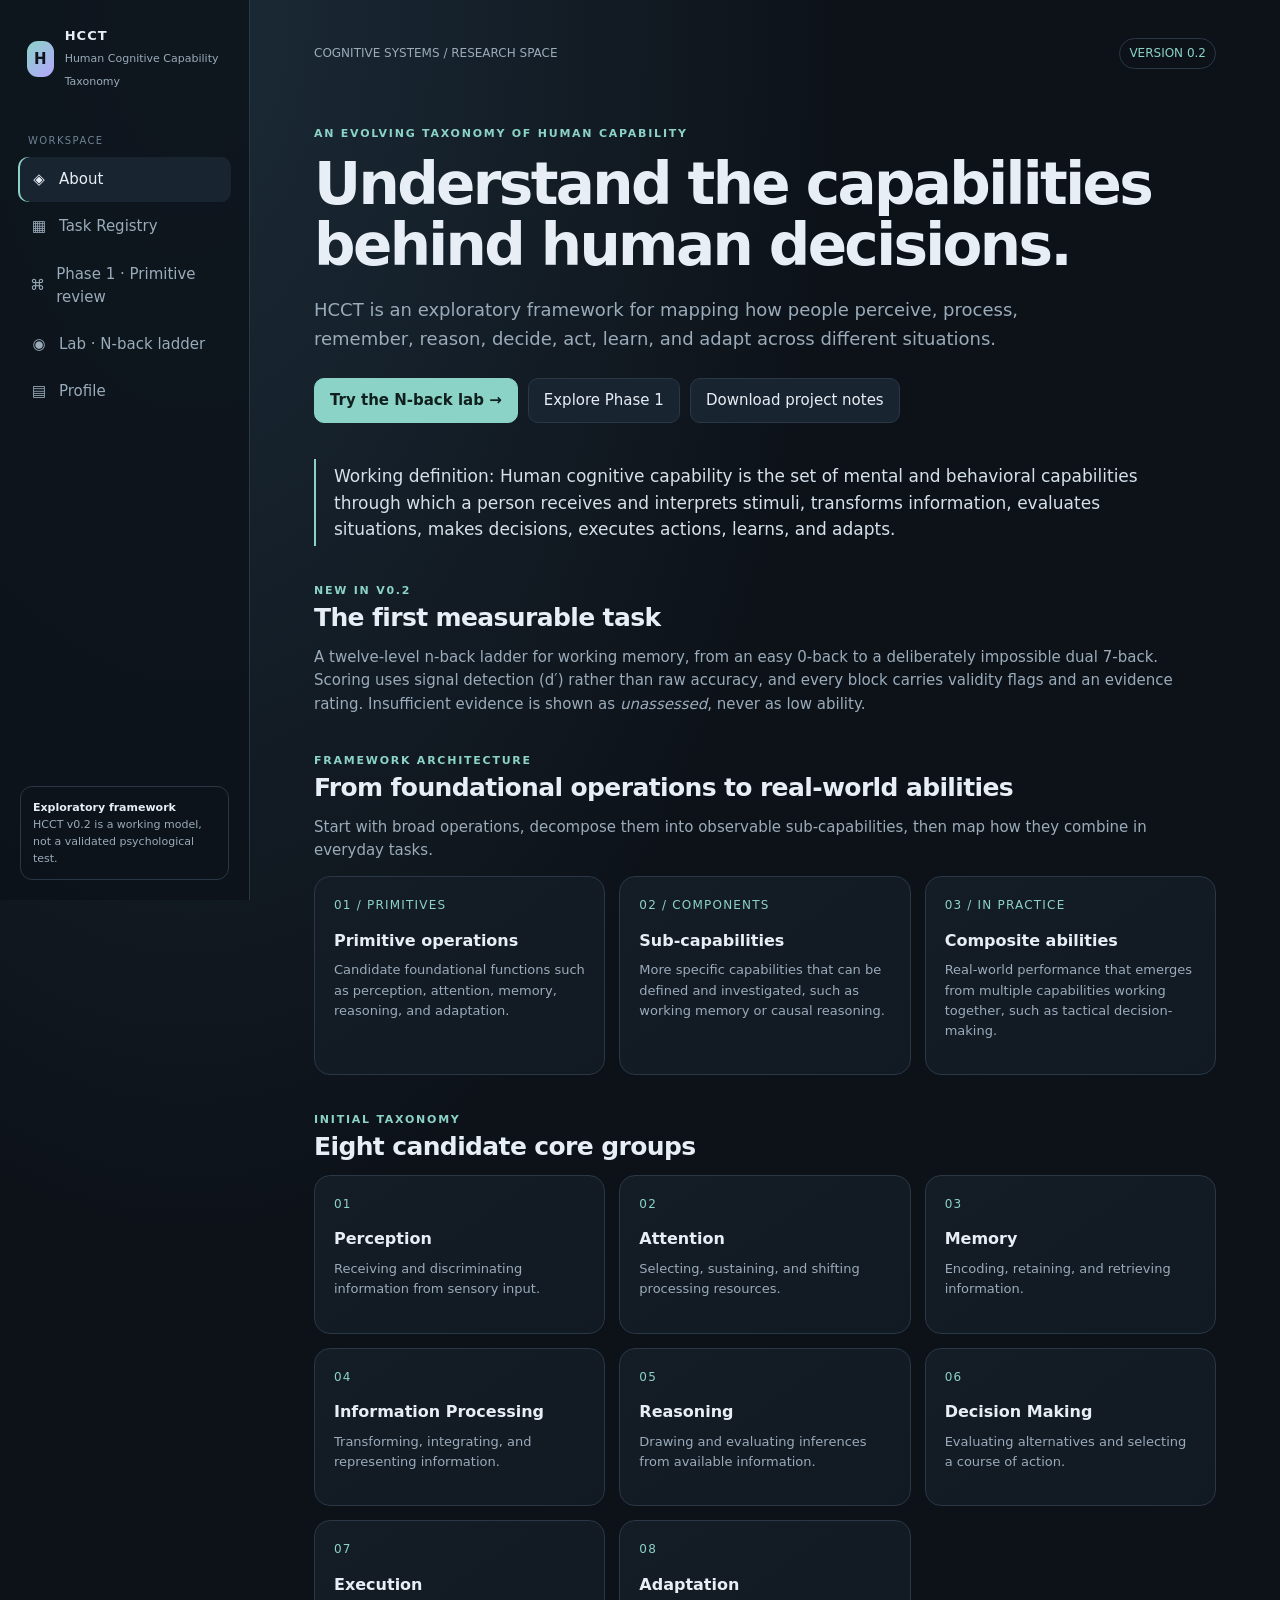
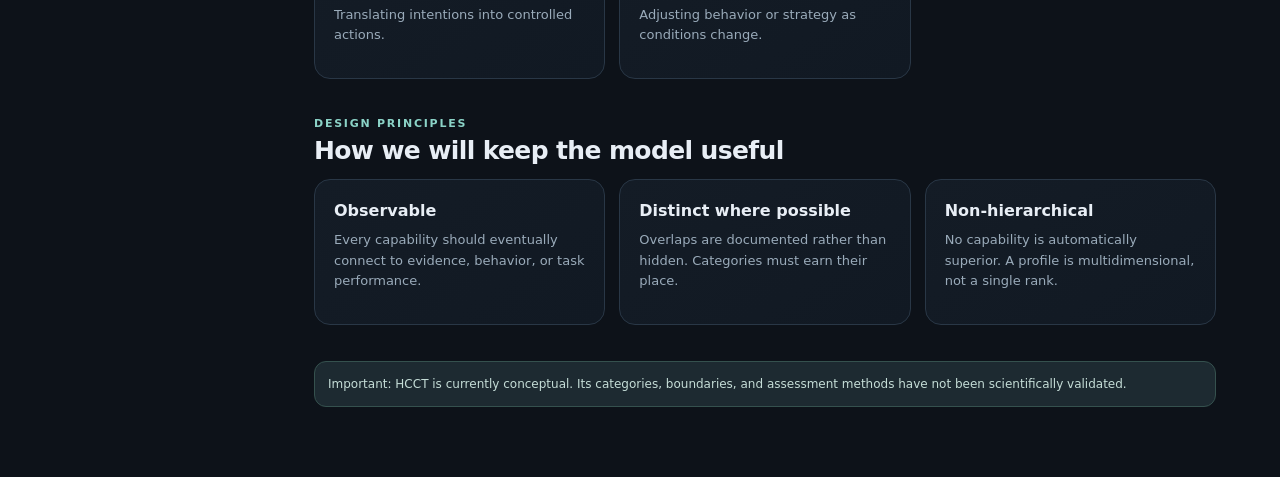
==== project/live_project/Tools/index.html @ 5fbbd59b "update reshape project structure" ====
<!doctype html>
  <html lang="en">
  <head>
  <meta charset="utf-8">
  <meta name="viewport" content="width=device-width, initial-scale=1">
  <meta name="theme-color" content="#10151d">
  <title>HCCT — Human Cognitive Capability Taxonomy</title>
  <link rel="stylesheet" href="css/styles.css">
  <script defer src="js/nback-engine.js"></script>
  <script defer src="js/task-registry.js"></script>
  <script defer src="js/profile-engine.js"></script>
  <script defer src="js/app.js"></script>
  </head>
  <body>
  <div class="shell">
  <aside>
    <div class="brand"><div class="mark">H</div><div><b>HCCT</b><small>Human Cognitive Capability Taxonomy</small></div></div>
    <nav aria-label="Workspace">
      <div class="nav-label">Workspace</div>
      <div class="nav-row">
        <button class="nav active" data-page="about"><span>◈</span> About</button>
        <button class="nav" data-page="registry"><span>▦</span> Task Registry</button>
        <button class="nav" data-page="phase1"><span>⌘</span> Phase 1 · Primitive review</button>
        <button class="nav" data-page="lab"><span>◉</span> Lab · N-back ladder</button>
        <button class="nav" data-page="profile"><span>▤</span> Profile</button>
      </div>
    </nav>
    <div class="side-note"><b style="color:var(--text)">Exploratory framework</b><br>HCCT v0.2 is a working model, not a validated psychological test.</div>
  </aside>
  <main>
    <noscript><div class="notice">JavaScript is required to use the HCCT workspace. Enable JavaScript and reload this page.</div></noscript>
    <div class="topline"><span>COGNITIVE SYSTEMS / RESEARCH SPACE</span><span class="version">VERSION 0.2</span></div>

    <section class="page active" id="about">
      <div class="hero">
        <div class="eyebrow">An evolving taxonomy of human capability</div>
        <h1>Understand the capabilities behind human decisions.</h1>
        <p class="lead">HCCT is an exploratory framework for mapping how people perceive, process, remember, reason, decide, act, learn, and adapt across different situations.</p>
        <div class="hero-actions"><button class="btn primary" data-go="lab">Try the N-back lab →</button><button class="btn" data-go="phase1">Explore Phase 1</button><button class="btn" id="downloadNotes">Download project notes</button></div>
      </div>
      <div class="definition">Working definition: Human cognitive capability is the set of mental and behavioral capabilities through which a person receives and interprets stimuli, transforms information, evaluates situations, makes decisions, executes actions, learns, and adapts.</div>
      <div class="section">
        <div class="eyebrow">New in v0.2</div><h2>The first measurable task</h2>
        <p>A twelve-level n-back ladder for working memory, from an easy 0-back to a deliberately impossible dual 7-back. Scoring uses signal detection (d′) rather than raw accuracy, and every block carries validity flags and an evidence rating. Insufficient evidence is shown as <em>unassessed</em>, never as low ability.</p>
      </div>
      <div class="section">
        <div class="eyebrow">Framework architecture</div><h2>From foundational operations to real-world abilities</h2>
        <p>Start with broad operations, decompose them into observable sub-capabilities, then map how they combine in everyday tasks.</p>
        <div class="grid">
          <article class="card"><div class="num">01 / PRIMITIVES</div><h3>Primitive operations</h3><p>Candidate foundational functions such as perception, attention, memory, reasoning, and adaptation.</p></article>
          <article class="card"><div class="num">02 / COMPONENTS</div><h3>Sub-capabilities</h3><p>More specific capabilities that can be defined and investigated, such as working memory or causal reasoning.</p></article>
          <article class="card"><div class="num">03 / IN PRACTICE</div><h3>Composite abilities</h3><p>Real-world performance that emerges from multiple capabilities working together, such as tactical decision-making.</p></article>
        </div>
      </div>
      <div class="section">
        <div class="eyebrow">Initial taxonomy</div><h2>Eight candidate core groups</h2>
        <div class="grid" id="coreCards"></div>
      </div>
      <div class="section">
        <div class="eyebrow">Design principles</div><h2>How we will keep the model useful</h2>
        <div class="grid">
          <article class="card"><h3>Observable</h3><p>Every capability should eventually connect to evidence, behavior, or task performance.</p></article>
          <article class="card"><h3>Distinct where possible</h3><p>Overlaps are documented rather than hidden. Categories must earn their place.</p></article>
          <article class="card"><h3>Non-hierarchical</h3><p>No capability is automatically superior. A profile is multidimensional, not a single rank.</p></article>
        </div>
      </div>
      <div class="section"><div class="notice">Important: HCCT is currently conceptual. Its categories, boundaries, and assessment methods have not been scientifically validated.</div></div>
    </section>

    <section class="page" id="registry">
      <div class="eyebrow">Workspace / Registered tasks</div>
      <div class="phase-head">
        <div><h1 style="font-size:42px">Task Registry</h1><p>Browse the task modules currently available in this workspace. Select a task to open its task card and difficulty ladder in the Lab.</p></div>
        <div class="progress-wrap"><span id="registryCount" class="progress-label" aria-live="polite"></span></div>
      </div>
      <div class="notice">Only tasks that are registered and ready to use appear here. New task modules can be added to the registry independently.</div>
      <div class="registry-grid" id="taskRegistryList" aria-label="Registered tasks"></div>
    </section>

    <section class="page" id="phase1">
      <div class="eyebrow">Development / Phase 01</div>
      <div class="phase-head">
        <div><h1 style="font-size:42px">Primitive review</h1><p>Review the proposed foundational operations. Decide what each group means, whether it belongs at this level, and what needs to change.</p></div>
        <div class="progress-wrap"><div class="progress-label"><span id="progressText">0 of 8 reviewed</span></div><div class="progress"><i id="progressBar"></i></div></div>
      </div>
      <div class="workspace">
        <div class="stack">
          <div class="card">
            <div class="eyebrow">Review checklist</div><h2 style="margin-bottom:5px">Candidate core groups</h2><p>Mark a group as reviewed when you have considered its scope. This does not mean it is approved.</p>
            <div class="stack" id="operationList"></div>
          </div>
          <div class="card">
            <div class="eyebrow">Design decision</div><h2>What qualifies as a primitive?</h2>
            <p>Use this space to record the rule we will apply consistently when reviewing categories.</p>
            <div class="field"><label for="primitiveRule">Working criterion</label><textarea id="primitiveRule" placeholder="Example: A primitive is a foundational operation that can be meaningfully distinguished from other operations and contributes to multiple observable capabilities."></textarea></div>
            <div class="field"><label for="reviewNotes">Review notes / disagreements</label><textarea id="reviewNotes" placeholder="Record overlaps, possible splits, missing functions, or questions..."></textarea></div>
            <div class="footer-actions"><button class="btn primary" id="saveReview">Save review notes</button><button class="btn" id="exportReview">Export review</button></div>
            <div id="saveStatus" class="empty" aria-live="polite">Changes are stored in this browser only.</div>
          </div>
        </div>
        <div class="stack">
          <div class="card">
            <div class="eyebrow">Open foundational question</div><h3>Mechanism or observable ability?</h3>
            <p>Should primitives represent underlying cognitive mechanisms, or the most basic capabilities we can observe in behavior?</p>
            <div class="field"><label for="foundationChoice">Current position</label><select id="foundationChoice"><option value="">Not decided</option><option>Underlying cognitive mechanisms</option><option>Observable human capabilities</option><option>Hybrid model</option></select></div>
            <div class="notice">Recommended discussion point: define the primitive boundary before expanding the taxonomy. The Lab page uses a hybrid model: mechanisms organise the taxonomy, observable tasks provide the evidence.</div>
          </div>
          <div class="card">
            <div class="eyebrow">Additional functions to classify</div><h3>Where do these belong?</h3><p>They may be primitives, cross-cutting functions, or composite processes.</p>
            <div class="list" id="additionalList"></div>
          </div>
          <div class="card">
            <div class="eyebrow">Phase 1 deliverables</div><h3>Exit criteria</h3>
            <div class="stack" id="deliverables">
              <label class="operation"><input type="checkbox" data-deliverable="criteria"><span><strong>Primitive inclusion criteria</strong><small>A clear rule for what counts as foundational.</small></span></label>
              <label class="operation"><input type="checkbox" data-deliverable="groups"><span><strong>Reviewed core groups</strong><small>Each group has a decision and rationale.</small></span></label>
              <label class="operation"><input type="checkbox" data-deliverable="additional"><span><strong>Additional functions classified</strong><small>Learning, prediction, simulation, inhibition, metacognition, association.</small></span></label>
              <label class="operation"><input type="checkbox" data-deliverable="gaps"><span><strong>Missing primitives identified</strong><small>Known gaps and unresolved overlaps are documented.</small></span></label>
            </div>
          </div>
        </div>
      </div>
    </section>

    <section class="page" id="lab">
      <div class="eyebrow">Lab / Task 01 · Working memory</div>
      <div class="phase-head">
        <div><h1 style="font-size:42px">N-back ladder</h1><p>One task, twelve levels, from the easiest measurable setting to one that is designed to be beyond typical human performance. Pick a level, practise with feedback, then run a recorded block.</p></div>
        <div class="progress-wrap"><div class="progress-label"><span id="labProgText">0 of 12 mastered</span></div><div class="progress"><i id="labProgBar"></i></div></div>
      </div>
      <div class="field"><label for="taskSelector">Task</label><select id="taskSelector"></select></div>
      <div id="taskCard"></div>
      <div class="lab-grid">
        <div class="stack">
          <div class="card" id="labCard"></div>
          <div class="notice"><b>Read before interpreting a score</b>
            <ul>
              <li>One task cannot separate working memory from attention or speed. The construct map is a hypothesis, not a result.</li>
              <li>Scores rise with repetition because you learn the task. Compare yourself with your own first block, not with other people.</li>
              <li>A block with a few targets is noisy. Treat a single block as a hint; three blocks per level is a better basis.</li>
              <li>This is not a diagnostic or clinical tool.</li>
            </ul>
          </div>
        </div>
        <div class="stack">
          <div class="card"><div class="eyebrow">Difficulty ladder</div><h3>Easiest measurable → impossible</h3><p>Levels are not locked. The ▶ marker suggests the first level you have not yet mastered.</p><div class="ladder" id="ladder"></div></div>
          <div class="card"><div class="eyebrow">Construct map · hypothesis</div><h3>What this task may measure</h3><p>Weights are informed guesses to be tested in Phase 5, not estimates.</p><div class="links" id="linkList"></div></div>
        </div>
      </div>
    </section>

    <section class="page" id="profile">
      <div class="eyebrow">Profile / Task evidence</div>
      <div class="phase-head">
        <div><h1 style="font-size:42px">Your task profiles</h1><p>Evidence and uncertainty are shown separately for each task. Unassessed levels are unknown, not low scores.</p></div>
      </div>
      <div id="profileBody"></div>
    </section>
  </main>
  </div>
  </body>
  </html>
---- project/live_project/Tools/css/styles.css ----
:root{--bg:#0d1219;--panel:#141c26;--panel2:#192431;--line:#293746;--text:#e8eef5;--muted:#9aabba;--accent:#8bd3c7;--accent2:#b5a6ff;--warm:#f2c078;--danger:#ff9d9d;--radius:16px}
  *{box-sizing:border-box}body{margin:0;background:radial-gradient(ellipse at 15% 0%,#1b2b37 0,transparent 42%),var(--bg);color:var(--text);font:15px/1.55 Inter,ui-sans-serif,system-ui,-apple-system,Segoe UI,sans-serif}
  button,input,textarea,select{font:inherit}button{cursor:pointer}.shell{min-height:100vh;display:grid;grid-template-columns:250px minmax(0,1fr)}
  aside{min-width:0;border-right:1px solid var(--line);padding:26px 18px;background:#0c1219cc;position:sticky;top:0;height:100vh}
  .brand{display:flex;gap:11px;align-items:center;padding:0 9px 28px}.mark{width:36px;height:36px;border-radius:11px;background:linear-gradient(135deg,var(--accent),var(--accent2));display:grid;place-items:center;color:#10151d;font-weight:900}.brand b{display:block;letter-spacing:.08em;font-size:13px}.brand small{color:var(--muted);font-size:11px}
  .nav-label{color:#6f8293;text-transform:uppercase;font-size:10px;letter-spacing:.14em;padding:12px 10px 7px}.nav{display:flex;align-items:center;gap:11px;width:100%;border:0;background:transparent;color:var(--muted);padding:11px 12px;border-radius:10px;text-align:left;margin:2px 0}.nav:hover,.nav.active{background:var(--panel2);color:var(--text)}.nav.active{box-shadow:inset 2px 0 var(--accent)}.nav span:first-child{width:18px;text-align:center}.side-note{position:absolute;bottom:20px;left:20px;right:20px;border:1px solid var(--line);border-radius:12px;padding:12px;color:var(--muted);font-size:11px}
  main{min-width:0;max-width:1200px;width:100%;margin:auto;padding:38px 5vw 70px}.topline{display:flex;justify-content:space-between;align-items:center;color:var(--muted);font-size:12px;margin-bottom:28px}.version{border:1px solid var(--line);padding:5px 9px;border-radius:20px;color:var(--accent)}
  .page{display:none}.page.active{display:block}.eyebrow{color:var(--accent);font-size:11px;text-transform:uppercase;letter-spacing:.16em;font-weight:700}h1{font-size:clamp(34px,5vw,58px);line-height:1.06;letter-spacing:-.045em;margin:12px 0 18px;max-width:850px}h2{font-size:25px;letter-spacing:-.025em;margin:0 0 8px}h3{font-size:16px;margin:0 0 7px}p{color:var(--muted);margin:0 0 14px}.lead{font-size:18px;max-width:760px;line-height:1.65}.hero{padding:28px 0 36px}.hero-actions{display:flex;gap:10px;margin-top:24px;flex-wrap:wrap}.btn{border:1px solid var(--line);background:var(--panel2);color:var(--text);border-radius:10px;padding:10px 15px}.btn.primary{background:var(--accent);border-color:var(--accent);color:#10201f;font-weight:700}.btn:hover{filter:brightness(1.08)}.grid{display:grid;grid-template-columns:repeat(3,1fr);gap:14px}.card{background:linear-gradient(145deg,var(--panel),#111923);border:1px solid var(--line);border-radius:var(--radius);padding:19px}.card p{font-size:13px}.card .num{font-size:12px;color:var(--accent);letter-spacing:.1em;margin-bottom:14px}.section{margin-top:36px}.definition{border-left:2px solid var(--accent);padding:4px 0 4px 18px;max-width:850px;font-size:17px;color:#d6e1ea}
  .pills{display:flex;gap:8px;flex-wrap:wrap;margin:18px 0}.pill{font-size:11px;border:1px solid var(--line);padding:5px 9px;border-radius:20px;color:var(--muted)}
  .phase-head{display:flex;justify-content:space-between;gap:20px;align-items:flex-start;margin:18px 0 25px}.phase-head p{max-width:650px}.progress-wrap{min-width:150px;text-align:right}.progress-label{font-size:11px;color:var(--muted)}.progress{height:6px;background:#25313d;border-radius:10px;overflow:hidden;margin-top:8px}.progress i{display:block;height:100%;width:0;background:var(--accent);transition:width .2s}
  .workspace{display:grid;grid-template-columns:minmax(0,1.5fr) minmax(260px,.8fr);gap:16px;align-items:start}.stack{display:grid;gap:12px}.operation{display:flex;gap:12px;align-items:flex-start}.operation input{accent-color:var(--accent);margin-top:5px;width:16px;height:16px}.operation label{flex:1}.operation strong{display:block;font-size:14px}.operation small{display:block;color:var(--muted);font-size:12px}.tag{font-size:10px;color:var(--accent);border:1px solid #365b58;border-radius:20px;padding:3px 7px;white-space:nowrap}
  textarea,input[type=text],select{width:100%;background:#0e151d;border:1px solid var(--line);border-radius:9px;color:var(--text);padding:10px;outline:none}textarea:focus,input:focus,select:focus{border-color:var(--accent)}textarea{min-height:90px;resize:vertical}.field{margin:14px 0}.field label{display:block;font-size:12px;color:var(--muted);margin-bottom:6px}.list{display:grid;gap:8px}.question{padding:13px;background:#101821;border:1px solid var(--line);border-radius:11px}.question b{font-size:13px}.question p{font-size:12px;margin:4px 0 0}.empty{color:var(--muted);font-size:13px;padding:12px 0}.footer-actions{display:flex;gap:8px;flex-wrap:wrap;margin-top:14px}.notice{background:#1d2a31;border:1px solid #35514e;border-radius:12px;padding:13px;color:#c5ddd7;font-size:12px;margin-top:16px}.notice ul{margin:6px 0 0;padding-left:18px}.notice li{margin:3px 0}
  .table{width:100%;border-collapse:collapse;font-size:13px}.table th,.table td{text-align:left;border-bottom:1px solid var(--line);padding:10px 8px}.table th{color:var(--muted);font-weight:500}.table td{color:#d8e2eb}
  /* ---- Lab ---- */
  .lab-grid{display:grid;grid-template-columns:minmax(0,1.3fr) minmax(290px,.9fr);gap:16px;align-items:start}
  .runhead{display:flex;justify-content:space-between;align-items:center;gap:10px;margin-bottom:6px}
  .stage{display:grid;gap:16px;justify-items:center;padding:8px 0 4px}
  .targetbox{border:1px solid var(--line);border-radius:10px;padding:6px 14px;color:var(--muted);font-size:13px}.targetbox b{color:var(--accent);font-size:20px;margin-left:6px}
  .nb-grid{--cell:clamp(62px,15vw,92px);display:grid;grid-template-columns:repeat(3,var(--cell));gap:8px}
  .cell{width:var(--cell);height:var(--cell);border-radius:14px;background:#0e151d;border:1px solid var(--line);display:grid;place-items:center;font-size:calc(var(--cell)*.46);font-weight:800;color:#10201f}
  .cell.on{background:var(--accent);border-color:var(--accent)}
  .nb-grid.single .cell:not(.center){visibility:hidden}
  .resp{display:flex;gap:10px;flex-wrap:wrap;justify-content:center}
  .rbtn{min-width:150px;padding:14px 18px;border-radius:12px;border:1px solid var(--line);background:var(--panel2);color:var(--text);font-weight:700;touch-action:manipulation;user-select:none}
  .rbtn small{display:block;font-weight:500;color:var(--muted);font-size:11px}
  .rbtn.pressed{border-color:var(--accent);background:#1e3a3a}.rbtn.ok{background:#1c3b2b;border-color:#57c28a}.rbtn.bad{background:#3d2226;border-color:var(--danger)}
  .ladder{display:grid;gap:6px;margin-top:10px}.ladder.locked{opacity:.5;pointer-events:none}
  .lv{display:flex;align-items:center;gap:10px;padding:9px 11px;border:1px solid var(--line);border-radius:11px;background:#101821;cursor:pointer}
  .lv:hover{border-color:#3b5163}.lv.sel{border-color:var(--accent);background:#14232b}.lv[data-tier=Impossible]{border-style:dashed}
  .lv>b{width:30px;color:var(--accent);font-size:12px}.lvmain{flex:1;min-width:0}.lvmain strong{display:block;font-size:13px}.lvmain small{color:var(--muted);font-size:11px}
  .st{font-size:10px;border-radius:20px;padding:3px 8px;border:1px solid var(--line);color:var(--muted);white-space:nowrap}
  .st.mastered{color:var(--accent);border-color:#365b58}.st.developing{color:var(--warm);border-color:#6b5530}.st.notyet{color:var(--danger);border-color:#6b3a3a}
  .st.calibration{color:var(--muted);border-color:var(--line)}
  .metrics{display:grid;grid-template-columns:repeat(auto-fit,minmax(120px,1fr));gap:10px;width:100%;margin:12px 0}
  .metric{background:#101821;border:1px solid var(--line);border-radius:11px;padding:11px}.metric small{display:block;color:var(--muted);font-size:11px}.metric b{font-size:17px}
  .big{font-size:54px;font-weight:800;letter-spacing:-.04em;line-height:1}
  .flag{border:1px solid #6b5530;background:#2a2318;color:#f0d9b0;border-radius:10px;padding:8px 11px;font-size:12px;margin:6px 0}
  .links{display:grid;gap:8px;margin-top:10px}.link{display:flex;gap:10px;align-items:flex-start;font-size:12px;border-bottom:1px solid var(--line);padding-bottom:8px}.link .w{min-width:54px;color:var(--accent)}.link.conf .w{color:var(--warm)}.link span{color:var(--muted)}.link strong{display:block;color:var(--text);font-weight:600}
  .cards4{display:grid;grid-template-columns:repeat(auto-fit,minmax(170px,1fr));gap:12px;margin:6px 0 16px}
  .registry-grid{display:grid;grid-template-columns:repeat(auto-fit,minmax(min(100%,320px),1fr));gap:14px;margin-top:18px}
  .registry-card{display:flex;flex-direction:column;align-items:flex-start;min-height:100%}
  .registry-card-head{display:flex;align-items:center;justify-content:space-between;gap:12px;width:100%;margin-bottom:14px}
  .registry-card h2{margin-top:8px}
  .registry-facts{display:grid;grid-template-columns:repeat(2,minmax(0,1fr));gap:8px;width:100%;margin:4px 0 14px}
  .registry-facts>div{background:#101821;border:1px solid var(--line);border-radius:10px;padding:10px}
  .registry-facts small,.registry-facts strong{display:block}
  .registry-facts small{color:var(--muted);font-size:11px}
  .registry-facts strong{font-size:13px}
  .registry-card .footer-actions{margin-top:auto}
  svg.chart text{fill:var(--muted);font-size:11px}
  .scroll{overflow:auto}
  @media(max-width:850px){.shell{grid-template-columns:minmax(0,1fr)}aside{height:auto;position:relative;padding:12px 15px;border-right:0;border-bottom:1px solid var(--line)}.brand{padding:4px 5px 12px}.side-note{display:none}.nav-row{display:flex;gap:5px;min-width:0;overflow:auto}.nav-label{display:none}.nav{white-space:nowrap;width:auto;padding:8px 10px}.workspace,.lab-grid{grid-template-columns:1fr}main{padding:25px 18px 55px}.grid{grid-template-columns:1fr 1fr}.phase-head{display:block}.progress-wrap{text-align:left;margin-top:15px}}
  @media(max-width:520px){.grid{grid-template-columns:1fr}.topline{margin-bottom:18px}}
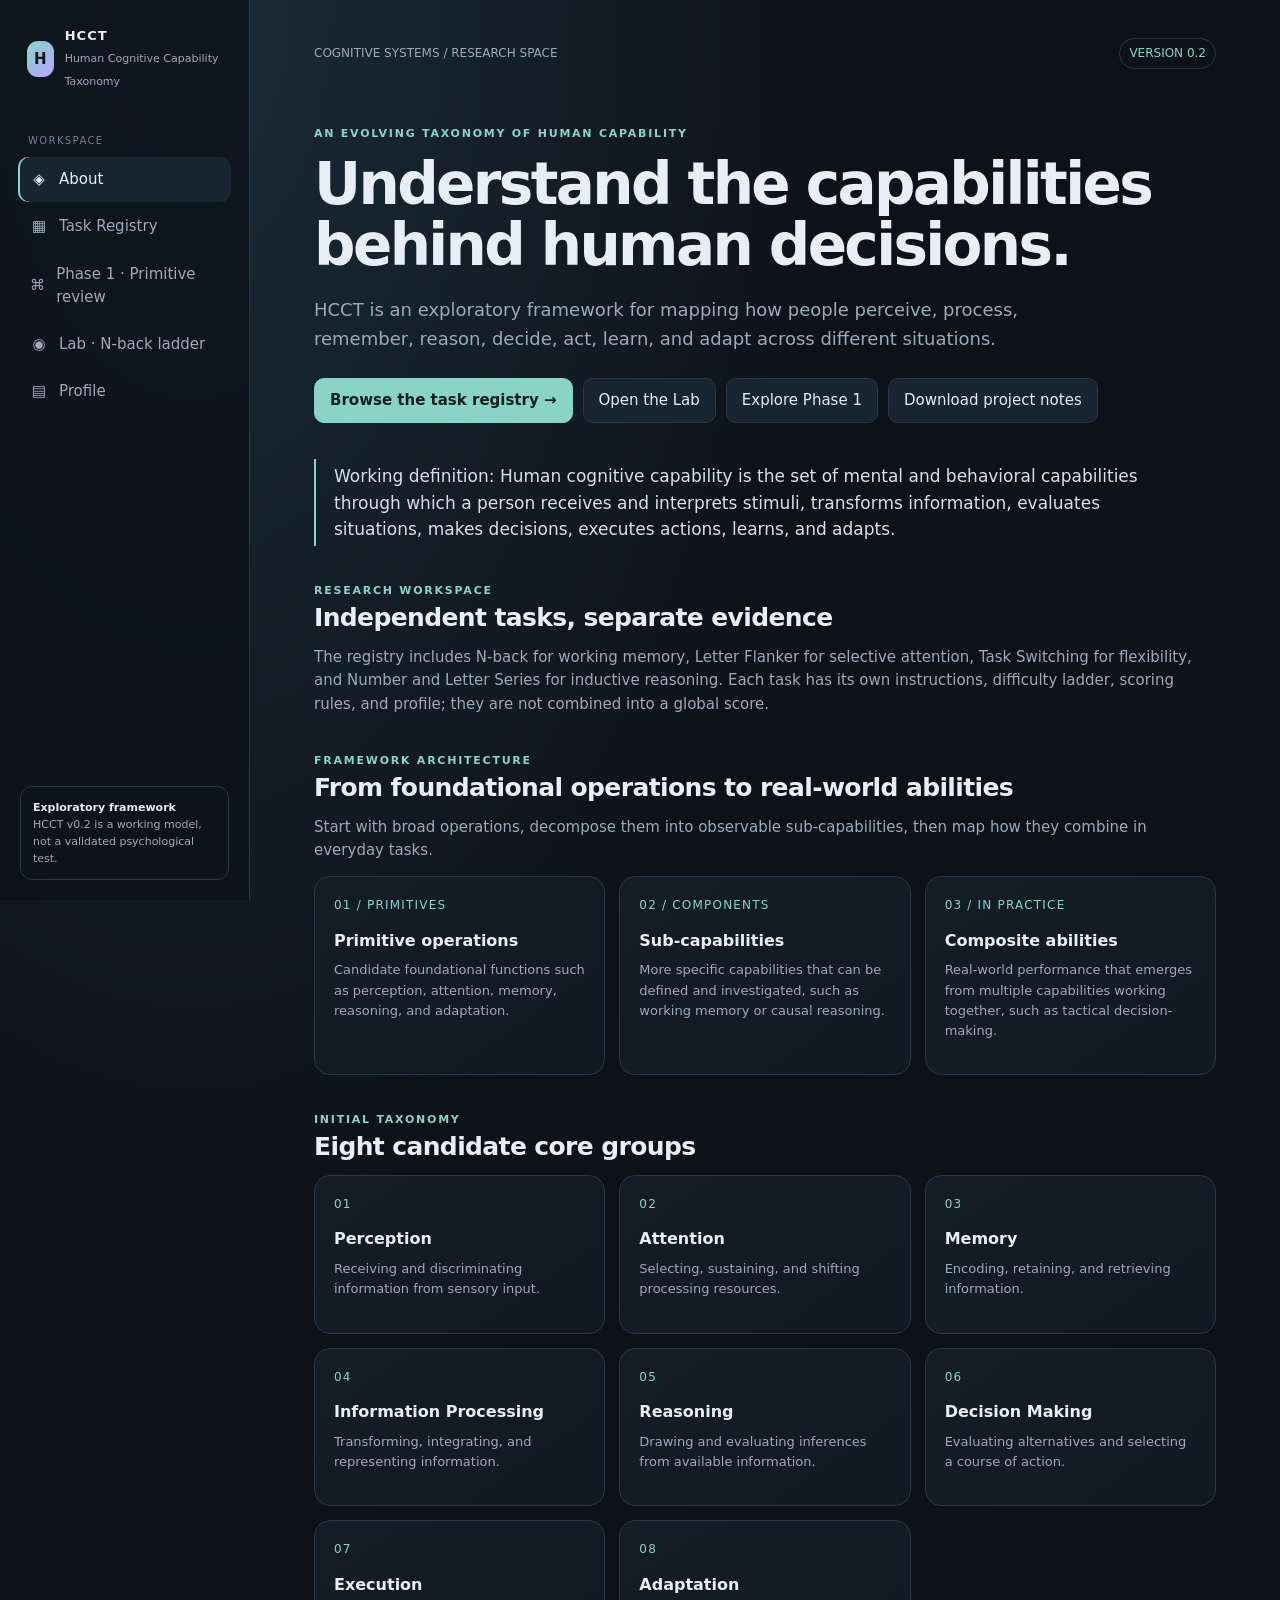
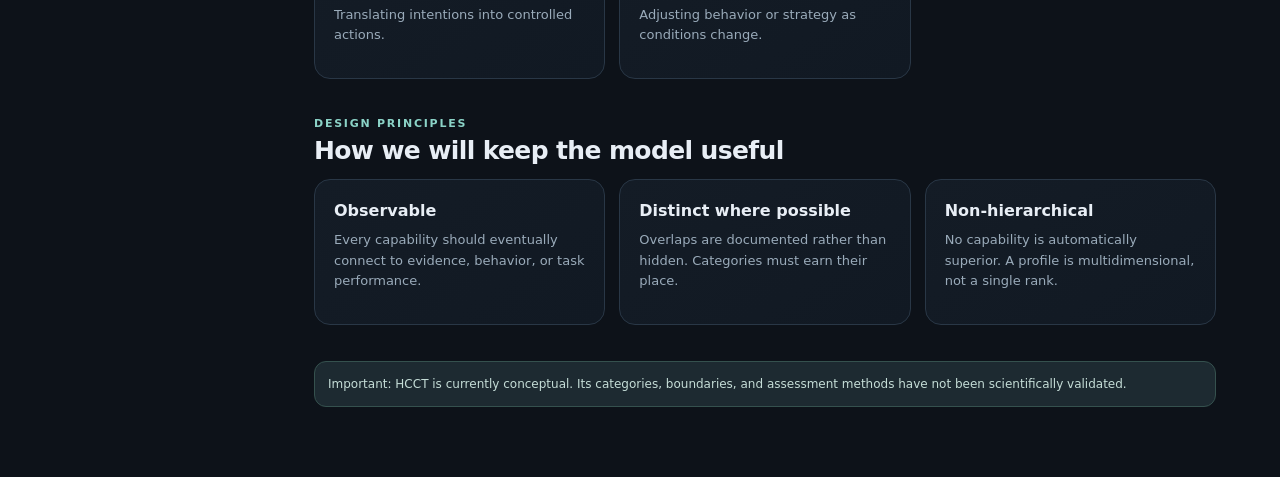
==== commit 64185791: "add features trial" ====
--- a/project/live_project/Tools/index.html
+++ b/project/live_project/Tools/index.html
@@ -7,6 +7,10 @@
   <title>HCCT — Human Cognitive Capability Taxonomy</title>
   <link rel="stylesheet" href="css/styles.css">
   <script defer src="js/nback-engine.js"></script>
+  <script defer src="js/task-engine-common.js"></script>
+  <script defer src="js/flanker-engine.js"></script>
+  <script defer src="js/switching-engine.js"></script>
+  <script defer src="js/series-engine.js"></script>
   <script defer src="js/task-registry.js"></script>
   <script defer src="js/profile-engine.js"></script>
   <script defer src="js/app.js"></script>
@@ -21,7 +25,7 @@
         <button class="nav active" data-page="about"><span>◈</span> About</button>
         <button class="nav" data-page="registry"><span>▦</span> Task Registry</button>
         <button class="nav" data-page="phase1"><span>⌘</span> Phase 1 · Primitive review</button>
-        <button class="nav" data-page="lab"><span>◉</span> Lab · N-back ladder</button>
+        <button class="nav" data-page="lab"><span>◉</span><span data-lab-nav-label>Lab · N-back ladder</span></button>
         <button class="nav" data-page="profile"><span>▤</span> Profile</button>
       </div>
     </nav>
@@ -36,12 +40,12 @@
         <div class="eyebrow">An evolving taxonomy of human capability</div>
         <h1>Understand the capabilities behind human decisions.</h1>
         <p class="lead">HCCT is an exploratory framework for mapping how people perceive, process, remember, reason, decide, act, learn, and adapt across different situations.</p>
-        <div class="hero-actions"><button class="btn primary" data-go="lab">Try the N-back lab →</button><button class="btn" data-go="phase1">Explore Phase 1</button><button class="btn" id="downloadNotes">Download project notes</button></div>
+        <div class="hero-actions"><button class="btn primary" data-go="registry">Browse the task registry →</button><button class="btn" data-go="lab">Open the Lab</button><button class="btn" data-go="phase1">Explore Phase 1</button><button class="btn" id="downloadNotes">Download project notes</button></div>
       </div>
       <div class="definition">Working definition: Human cognitive capability is the set of mental and behavioral capabilities through which a person receives and interprets stimuli, transforms information, evaluates situations, makes decisions, executes actions, learns, and adapts.</div>
       <div class="section">
-        <div class="eyebrow">New in v0.2</div><h2>The first measurable task</h2>
-        <p>A twelve-level n-back ladder for working memory, from an easy 0-back to a deliberately impossible dual 7-back. Scoring uses signal detection (d′) rather than raw accuracy, and every block carries validity flags and an evidence rating. Insufficient evidence is shown as <em>unassessed</em>, never as low ability.</p>
+        <div class="eyebrow">Research workspace</div><h2>Independent tasks, separate evidence</h2>
+        <p>The registry includes N-back for working memory, Letter Flanker for selective attention, Task Switching for flexibility, and Number and Letter Series for inductive reasoning. Each task has its own instructions, difficulty ladder, scoring rules, and profile; they are not combined into a global score.</p>
       </div>
       <div class="section">
         <div class="eyebrow">Framework architecture</div><h2>From foundational operations to real-world abilities</h2>
@@ -123,9 +127,9 @@
     </section>
 
     <section class="page" id="lab">
-      <div class="eyebrow">Lab / Task 01 · Working memory</div>
+      <div class="eyebrow" id="labPageEyebrow">Lab / Task 01 · Working memory</div>
       <div class="phase-head">
-        <div><h1 style="font-size:42px">N-back ladder</h1><p>One task, twelve levels, from the easiest measurable setting to one that is designed to be beyond typical human performance. Pick a level, practise with feedback, then run a recorded block.</p></div>
+        <div><h1 id="labHeading" style="font-size:42px">N-back ladder</h1><p id="labIntroduction">One task, twelve levels, from the easiest measurable setting to one that is designed to be beyond typical human performance. Pick a level, practise with feedback, then run a recorded block.</p></div>
         <div class="progress-wrap"><div class="progress-label"><span id="labProgText">0 of 12 mastered</span></div><div class="progress"><i id="labProgBar"></i></div></div>
       </div>
       <div class="field"><label for="taskSelector">Task</label><select id="taskSelector"></select></div>
--- a/project/live_project/Tools/css/styles.css
+++ b/project/live_project/Tools/css/styles.css
@@ -16,6 +16,13 @@
   .runhead{display:flex;justify-content:space-between;align-items:center;gap:10px;margin-bottom:6px}
   .stage{display:grid;gap:16px;justify-items:center;padding:8px 0 4px}
   .targetbox{border:1px solid var(--line);border-radius:10px;padding:6px 14px;color:var(--muted);font-size:13px}.targetbox b{color:var(--accent);font-size:20px;margin-left:6px}
+  .generic-stage{min-height:280px}
+  .task-stimulus{min-height:72px;display:grid;place-items:center;text-align:center;font:700 clamp(30px,7vw,64px)/1.2 ui-monospace,SFMono-Regular,Consolas,monospace;letter-spacing:.08em}
+  .series-terms{max-width:100%;text-align:center;font:700 clamp(20px,4vw,36px)/1.5 ui-monospace,SFMono-Regular,Consolas,monospace;overflow-wrap:anywhere}
+  .series-answer-form{display:grid;grid-template-columns:1fr auto auto;gap:8px;width:min(100%,620px);align-items:end}
+  .series-answer-form label{grid-column:1/-1;color:var(--muted);font-size:12px}
+  .series-answer-form input{min-width:0}
+  .result-score{display:flex;gap:18px;align-items:flex-end;flex-wrap:wrap;margin:10px 0}
   .nb-grid{--cell:clamp(62px,15vw,92px);display:grid;grid-template-columns:repeat(3,var(--cell));gap:8px}
   .cell{width:var(--cell);height:var(--cell);border-radius:14px;background:#0e151d;border:1px solid var(--line);display:grid;place-items:center;font-size:calc(var(--cell)*.46);font-weight:800;color:#10201f}
   .cell.on{background:var(--accent);border-color:var(--accent)}
@@ -50,4 +57,4 @@
   svg.chart text{fill:var(--muted);font-size:11px}
   .scroll{overflow:auto}
   @media(max-width:850px){.shell{grid-template-columns:minmax(0,1fr)}aside{height:auto;position:relative;padding:12px 15px;border-right:0;border-bottom:1px solid var(--line)}.brand{padding:4px 5px 12px}.side-note{display:none}.nav-row{display:flex;gap:5px;min-width:0;overflow:auto}.nav-label{display:none}.nav{white-space:nowrap;width:auto;padding:8px 10px}.workspace,.lab-grid{grid-template-columns:1fr}main{padding:25px 18px 55px}.grid{grid-template-columns:1fr 1fr}.phase-head{display:block}.progress-wrap{text-align:left;margin-top:15px}}
-  @media(max-width:520px){.grid{grid-template-columns:1fr}.topline{margin-bottom:18px}}
+  @media(max-width:520px){.grid{grid-template-columns:1fr}.topline{margin-bottom:18px}.series-answer-form{grid-template-columns:1fr 1fr}.series-answer-form label,.series-answer-form input{grid-column:1/-1}}
